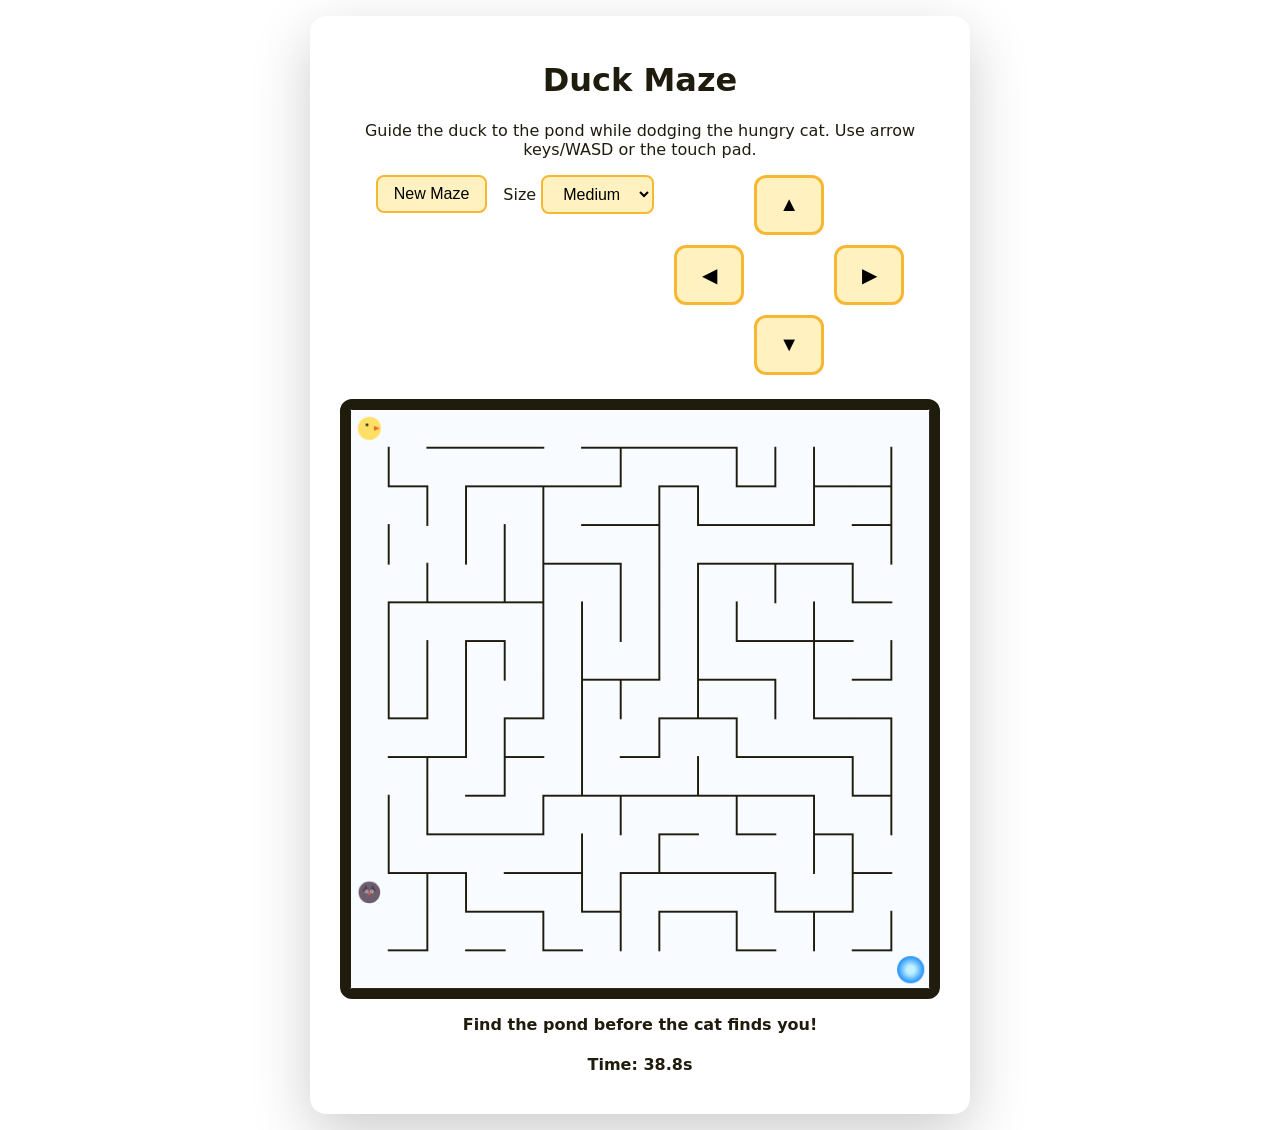
==== index.html @ 42d7e94f "new changes" ====
<!DOCTYPE html>
<html lang="en">
<head>
  <meta charset="UTF-8" />
  <meta name="viewport" content="width=device-width, initial-scale=1.0" />
  <title>Duck Maze</title>
  <link rel="stylesheet" href="main.css" />
</head>
<body>
  <main class="app">
    <header>
      <h1>Duck Maze</h1>
      <p>Guide the duck to the pond while dodging the hungry cat. Use arrow keys/WASD or the touch pad.</p>
    </header>
    <section class="controls">
      <div class="primary-controls">
        <button id="regen" type="button">New Maze</button>
        <label>
          Size
          <select id="size">
            <option value="10">Small</option>
            <option value="15" selected>Medium</option>
            <option value="20">Large</option>
          </select>
        </label>
      </div>
      <div class="touch-controls" aria-label="Touch controls" role="group">
        <button data-dir="top" aria-label="Move Up">▲</button>
        <button data-dir="left" aria-label="Move Left">◀</button>
        <button data-dir="bottom" aria-label="Move Down">▼</button>
        <button data-dir="right" aria-label="Move Right">▶</button>
      </div>
    </section>
    <canvas id="maze" width="600" height="600" aria-label="Duck Maze"></canvas>
    <p id="status" role="status" aria-live="polite"></p>
    <p id="timer" aria-live="polite">Time: 45.0s</p>
  </main>
  <script src="main.js" type="module"></script>
</body>
</html>
---- main.css ----
* {
  box-sizing: border-box;
}

body {
  margin: 0;
  padding: 16px;
  font-family: 'Segoe UI', system-ui, -apple-system, sans-serif;
  background: #ffffff;
  color: #1f1b0d;
  min-height: 100vh;
  display: flex;
  align-items: center;
  justify-content: center;
}

.app {
  width: min(90vw, 660px);
  background: #ffffff;
  border-radius: 16px;
  padding: 24px;
  box-shadow: 0 20px 60px rgba(0, 0, 0, 0.2);
}

header {
  text-align: center;
}

.controls {
  display: flex;
  gap: 20px;
  flex-wrap: wrap;
  justify-content: center;
  align-items: flex-start;
  margin: 12px 0 24px;
}

.primary-controls {
  display: flex;
  gap: 16px;
  align-items: center;
  flex-wrap: wrap;
  justify-content: center;
}

button,
select {
  font-size: 1rem;
  padding: 8px 16px;
  border-radius: 8px;
  border: 2px solid #f7b733;
  background: #fff2c0;
  cursor: pointer;
  touch-action: manipulation;
}

button:hover,
select:hover {
  background: #ffe48c;
}

#maze {
  display: block;
  margin: 0 auto;
  width: min(100%, 600px);
  height: auto;
  border: 10px solid #1f1b0d;
  border-radius: 12px;
  background: #f8fbff;
}

#status {
  text-align: center;
  min-height: 1.5rem;
  font-weight: 600;
}

#timer {
  text-align: center;
  font-weight: 600;
  margin-top: 4px;
}

.touch-controls {
  margin-top: 0;
  display: grid;
  grid-template-columns: repeat(3, 70px);
  grid-template-rows: repeat(3, 60px);
  grid-template-areas:
    '. up .'
    'left . right'
    '. down .';
  gap: 10px;
  justify-content: center;
}

.touch-controls button {
  font-size: 1.25rem;
  border-radius: 12px;
  border-width: 3px;
  touch-action: manipulation;
}

.touch-controls [data-dir="top"] {
  grid-area: up;
}

.touch-controls [data-dir="left"] {
  grid-area: left;
}

.touch-controls [data-dir="bottom"] {
  grid-area: down;
}

.touch-controls [data-dir="right"] {
  grid-area: right;
}

@media (max-width: 640px) {
  .touch-controls {
    grid-template-columns: repeat(3, minmax(60px, 24vw));
    grid-template-rows: repeat(3, minmax(50px, 18vw));
  }
}
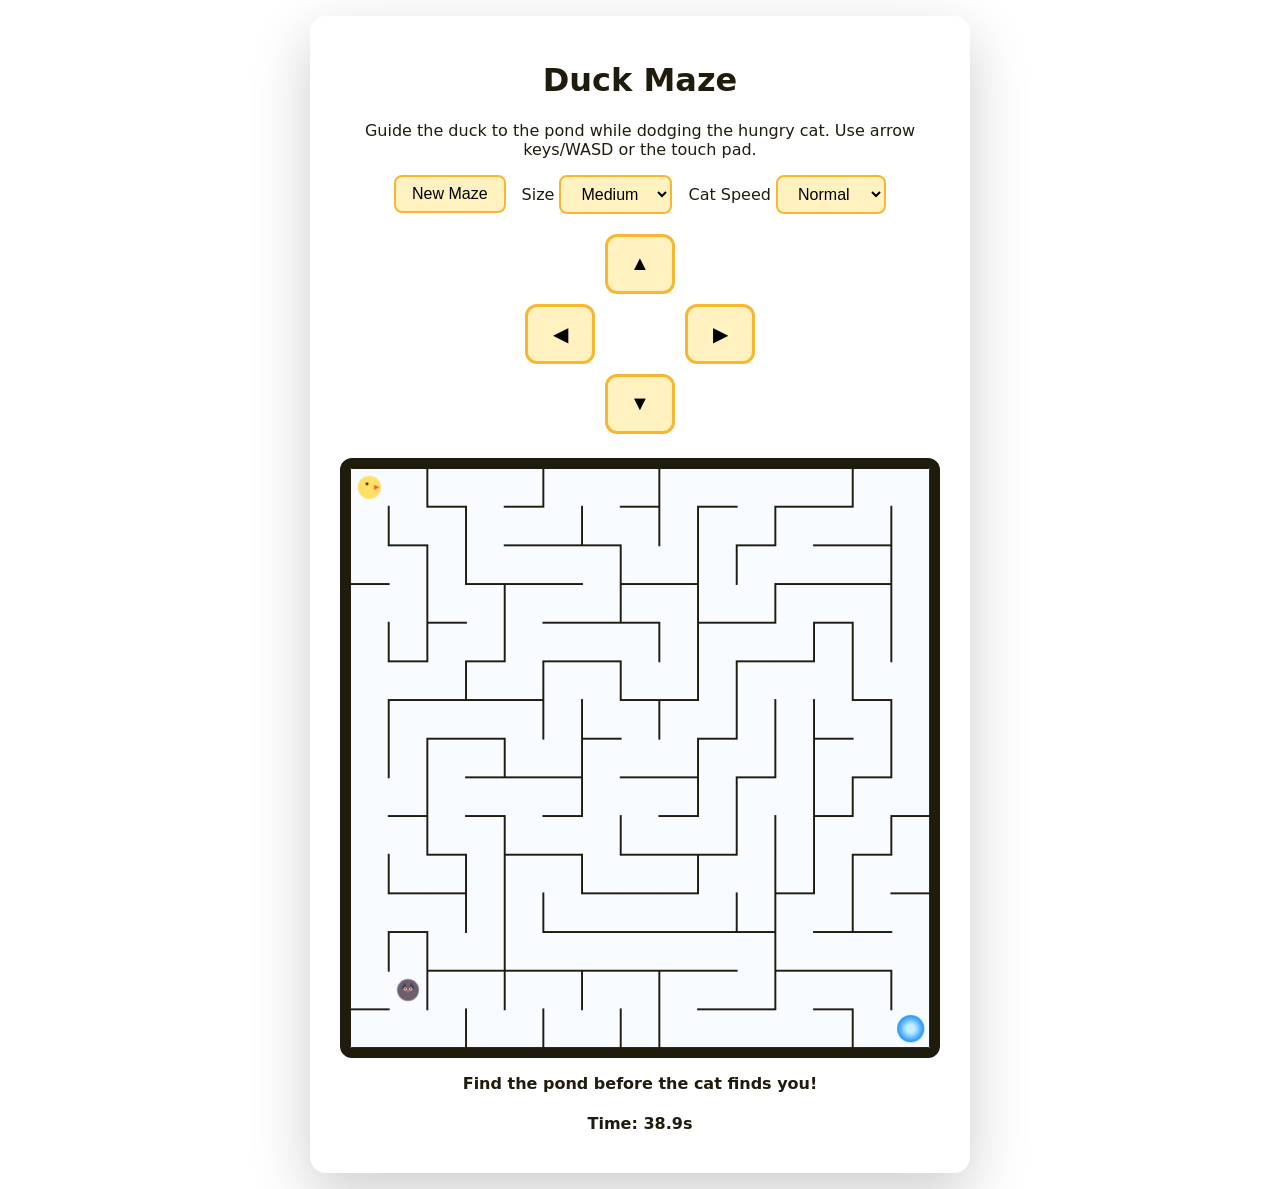
==== commit 5bd238cb: "new changes" ====
--- a/index.html
+++ b/index.html
@@ -23,6 +23,14 @@
             <option value="20">Large</option>
           </select>
         </label>
+        <label>
+          Cat Speed
+          <select id="speed">
+            <option value="chill">Chill</option>
+            <option value="normal" selected>Normal</option>
+            <option value="furious">Furious</option>
+          </select>
+        </label>
       </div>
       <div class="touch-controls" aria-label="Touch controls" role="group">
         <button data-dir="top" aria-label="Move Up">▲</button>
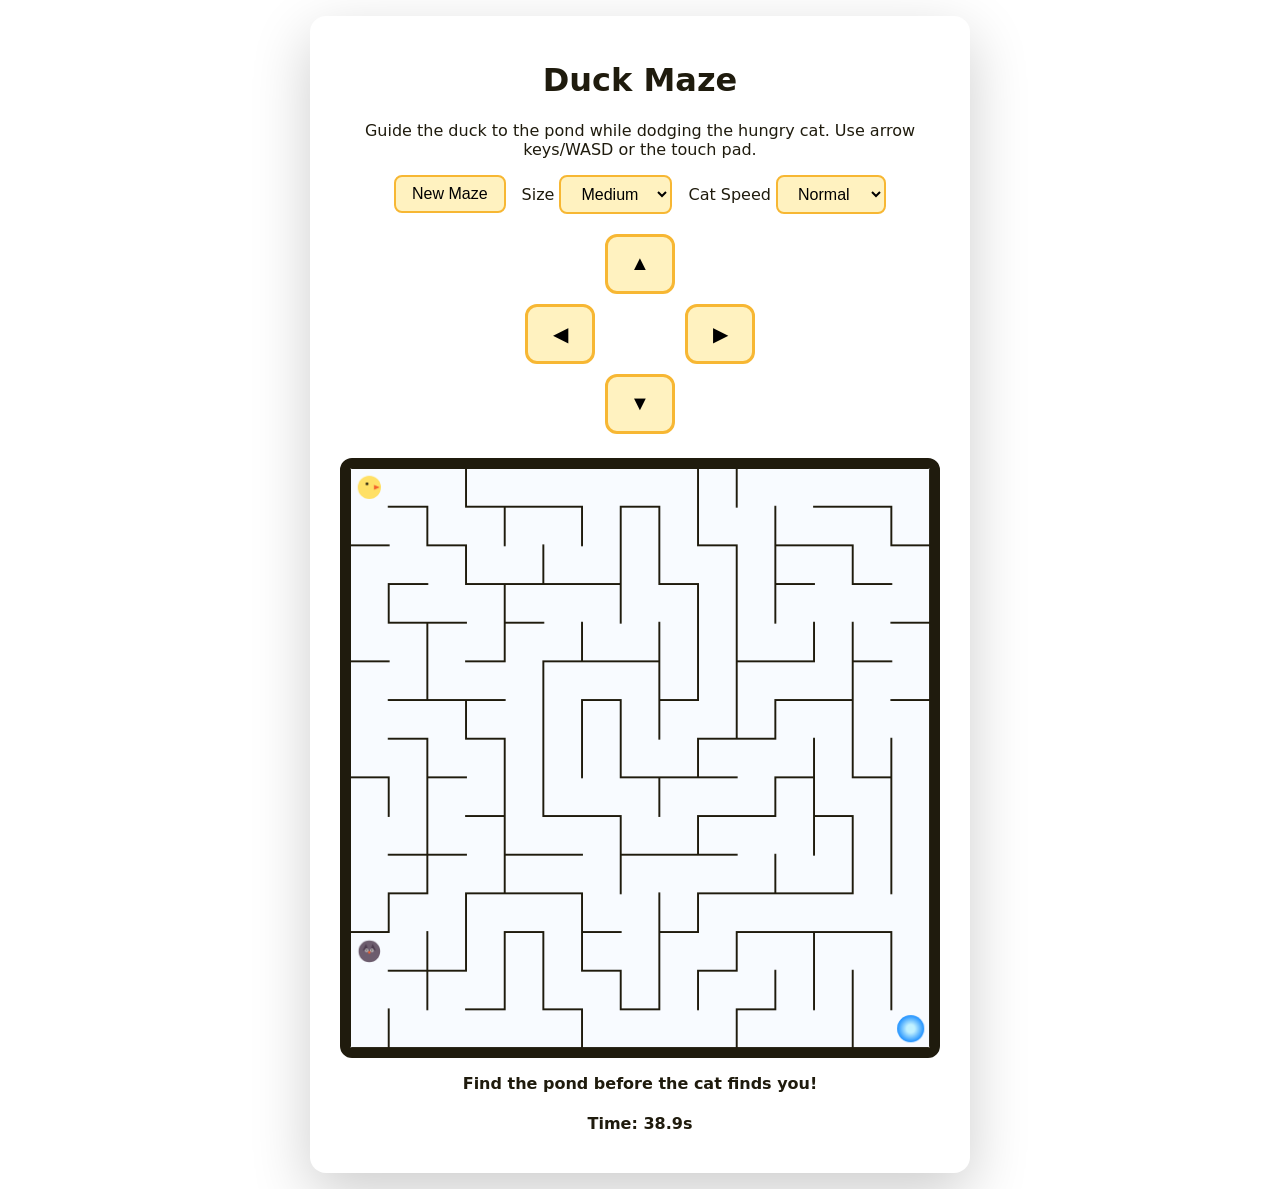
==== commit ba331b77: "bust cache for" ====
--- a/index.html
+++ b/index.html
@@ -4,7 +4,7 @@
   <meta charset="UTF-8" />
   <meta name="viewport" content="width=device-width, initial-scale=1.0" />
   <title>Duck Maze</title>
-  <link rel="stylesheet" href="main.css" />
+  <link rel="stylesheet" href="main.css?v=2" />
 </head>
 <body>
   <main class="app">
@@ -43,6 +43,6 @@
     <p id="status" role="status" aria-live="polite"></p>
     <p id="timer" aria-live="polite">Time: 45.0s</p>
   </main>
-  <script src="main.js" type="module"></script>
+  <script src="main.js?v=2" type="module"></script>
 </body>
 </html>
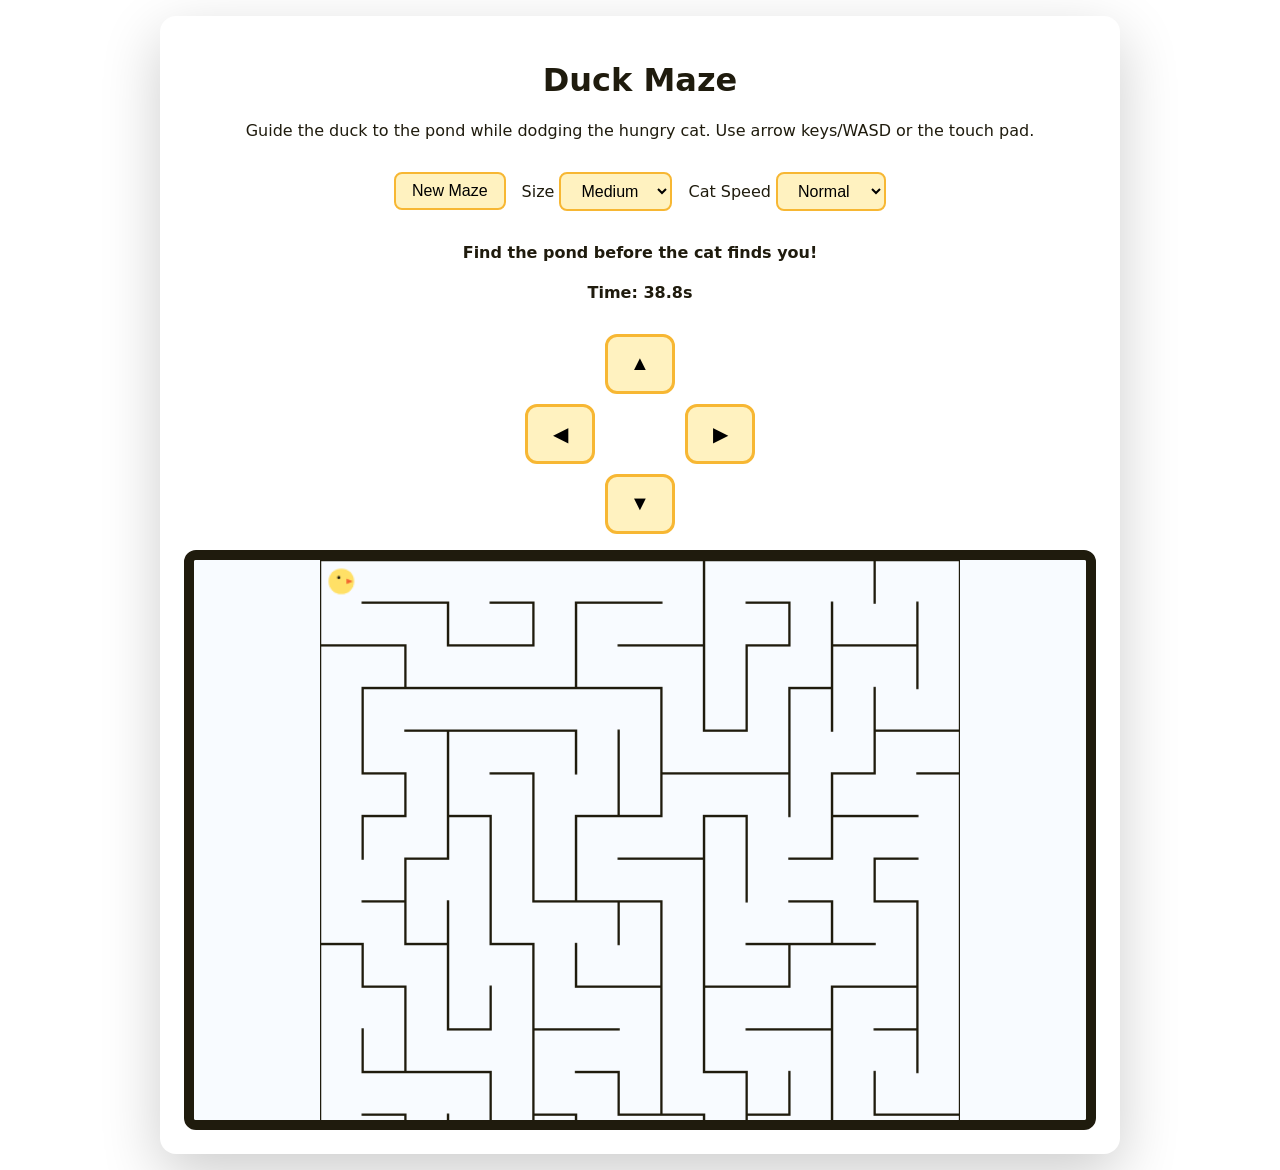
==== commit 2c6af20d: "scroll" ====
--- a/index.html
+++ b/index.html
@@ -12,36 +12,40 @@
       <h1>Duck Maze</h1>
       <p>Guide the duck to the pond while dodging the hungry cat. Use arrow keys/WASD or the touch pad.</p>
     </header>
-    <section class="controls">
-      <div class="primary-controls">
-        <button id="regen" type="button">New Maze</button>
-        <label>
-          Size
-          <select id="size">
-            <option value="10">Small</option>
-            <option value="15" selected>Medium</option>
-            <option value="20">Large</option>
-          </select>
-        </label>
-        <label>
-          Cat Speed
-          <select id="speed">
-            <option value="chill">Chill</option>
-            <option value="normal" selected>Normal</option>
-            <option value="furious">Furious</option>
-          </select>
-        </label>
-      </div>
-      <div class="touch-controls" aria-label="Touch controls" role="group">
-        <button data-dir="top" aria-label="Move Up">▲</button>
-        <button data-dir="left" aria-label="Move Left">◀</button>
-        <button data-dir="bottom" aria-label="Move Down">▼</button>
-        <button data-dir="right" aria-label="Move Right">▶</button>
+    <section class="controls-bar">
+      <button id="regen" type="button">New Maze</button>
+      <label>
+        Size
+        <select id="size">
+          <option value="10">Small</option>
+          <option value="15" selected>Medium</option>
+          <option value="20">Large</option>
+        </select>
+      </label>
+      <label>
+        Cat Speed
+        <select id="speed">
+          <option value="chill">Chill</option>
+          <option value="normal" selected>Normal</option>
+          <option value="furious">Furious</option>
+        </select>
+      </label>
+    </section>
+    <section class="status-block">
+      <p id="status" role="status" aria-live="polite"></p>
+      <p id="timer" aria-live="polite">Time: 45.0s</p>
+    </section>
+    <div class="touch-controls" aria-label="Touch controls" role="group">
+      <button data-dir="top" aria-label="Move Up">▲</button>
+      <button data-dir="left" aria-label="Move Left">◀</button>
+      <button data-dir="bottom" aria-label="Move Down">▼</button>
+      <button data-dir="right" aria-label="Move Right">▶</button>
+    </div>
+    <section class="maze-area" aria-label="Maze viewport">
+      <div class="maze-scroll">
+        <canvas id="maze" width="600" height="600" aria-label="Duck Maze"></canvas>
       </div>
     </section>
-    <canvas id="maze" width="600" height="600" aria-label="Duck Maze"></canvas>
-    <p id="status" role="status" aria-live="polite"></p>
-    <p id="timer" aria-live="polite">Time: 45.0s</p>
   </main>
   <script src="main.js?v=2" type="module"></script>
 </body>
--- a/main.css
+++ b/main.css
@@ -15,32 +15,26 @@
 }
 
 .app {
-  width: min(90vw, 660px);
+  width: min(95vw, 960px);
   background: #ffffff;
   border-radius: 16px;
   padding: 24px;
   box-shadow: 0 20px 60px rgba(0, 0, 0, 0.2);
+  display: flex;
+  flex-direction: column;
+  gap: 16px;
 }
 
 header {
   text-align: center;
 }
 
-.controls {
+.controls-bar {
   display: flex;
-  gap: 20px;
   flex-wrap: wrap;
+  gap: 16px;
   justify-content: center;
-  align-items: flex-start;
-  margin: 12px 0 24px;
-}
-
-.primary-controls {
-  display: flex;
-  gap: 16px;
   align-items: center;
-  flex-wrap: wrap;
-  justify-content: center;
 }
 
 button,
@@ -59,30 +53,43 @@
   background: #ffe48c;
 }
 
-#maze {
-  display: block;
-  margin: 0 auto;
-  width: min(100%, 600px);
-  height: auto;
-  border: 10px solid #1f1b0d;
-  border-radius: 12px;
-  background: #f8fbff;
+.status-block {
+  text-align: center;
 }
 
 #status {
-  text-align: center;
   min-height: 1.5rem;
   font-weight: 600;
 }
 
 #timer {
-  text-align: center;
   font-weight: 600;
   margin-top: 4px;
 }
 
+.maze-area {
+  width: 100%;
+}
+
+.maze-scroll {
+  background: #f8fbff;
+  border: 10px solid #1f1b0d;
+  border-radius: 12px;
+  width: 100%;
+  max-height: calc(100vh - 320px);
+  overflow: auto;
+}
+
+#maze {
+  display: block;
+  margin: 0 auto;
+  width: min(100%, 640px);
+  height: auto;
+  background: transparent;
+}
+
 .touch-controls {
-  margin-top: 0;
+  margin: 0 auto;
   display: grid;
   grid-template-columns: repeat(3, 70px);
   grid-template-rows: repeat(3, 60px);
@@ -118,6 +125,14 @@
 }
 
 @media (max-width: 640px) {
+  body {
+    padding: 12px;
+  }
+
+  .maze-scroll {
+    max-height: none;
+  }
+
   .touch-controls {
     grid-template-columns: repeat(3, minmax(60px, 24vw));
     grid-template-rows: repeat(3, minmax(50px, 18vw));
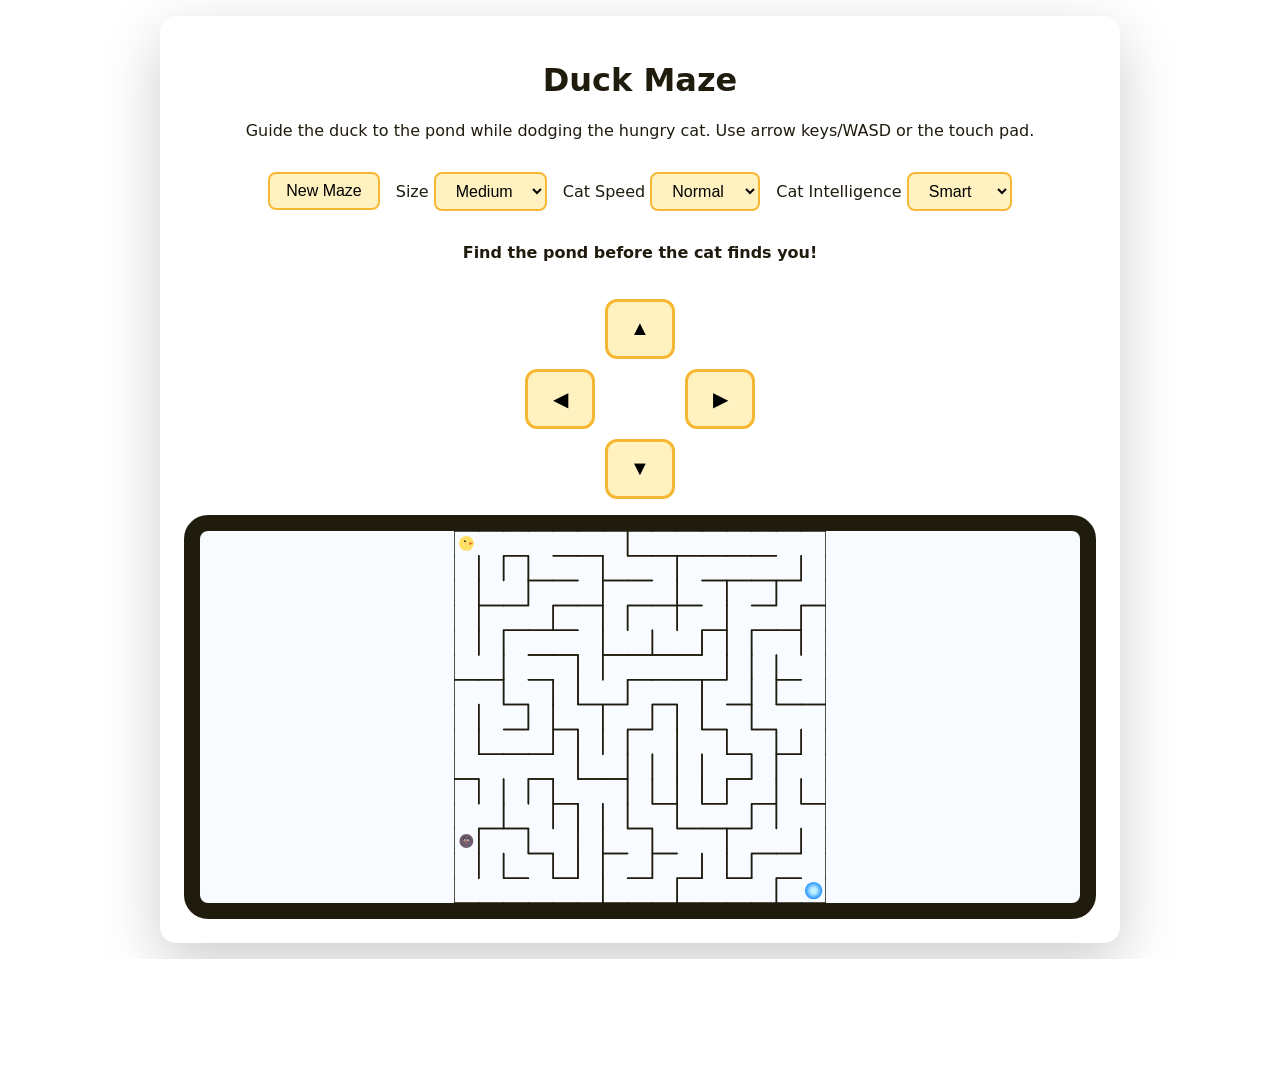
==== commit 8c80f9f6: "add intelligence" ====
--- a/index.html
+++ b/index.html
@@ -30,10 +30,17 @@
           <option value="furious">Furious</option>
         </select>
       </label>
+      <label>
+        Cat Intelligence
+        <select id="intelligence">
+          <option value="simple">Playful</option>
+          <option value="smart" selected>Smart</option>
+          <option value="hunter">Hunter</option>
+        </select>
+      </label>
     </section>
     <section class="status-block">
       <p id="status" role="status" aria-live="polite"></p>
-      <p id="timer" aria-live="polite">Time: 45.0s</p>
     </section>
     <div class="touch-controls" aria-label="Touch controls" role="group">
       <button data-dir="top" aria-label="Move Up">▲</button>
--- a/main.css
+++ b/main.css
@@ -62,28 +62,23 @@
   font-weight: 600;
 }
 
-#timer {
-  font-weight: 600;
-  margin-top: 4px;
-}
-
 .maze-area {
   width: 100%;
 }
 
 .maze-scroll {
   background: #f8fbff;
-  border: 10px solid #1f1b0d;
-  border-radius: 12px;
+  border: 16px solid #1f1b0d;
+  border-radius: 24px;
   width: 100%;
-  max-height: calc(100vh - 320px);
+  max-height: calc(100vh - 240px);
   overflow: auto;
 }
 
 #maze {
   display: block;
   margin: 0 auto;
-  width: min(100%, 640px);
+  width: min(100%, 900px);
   height: auto;
   background: transparent;
 }
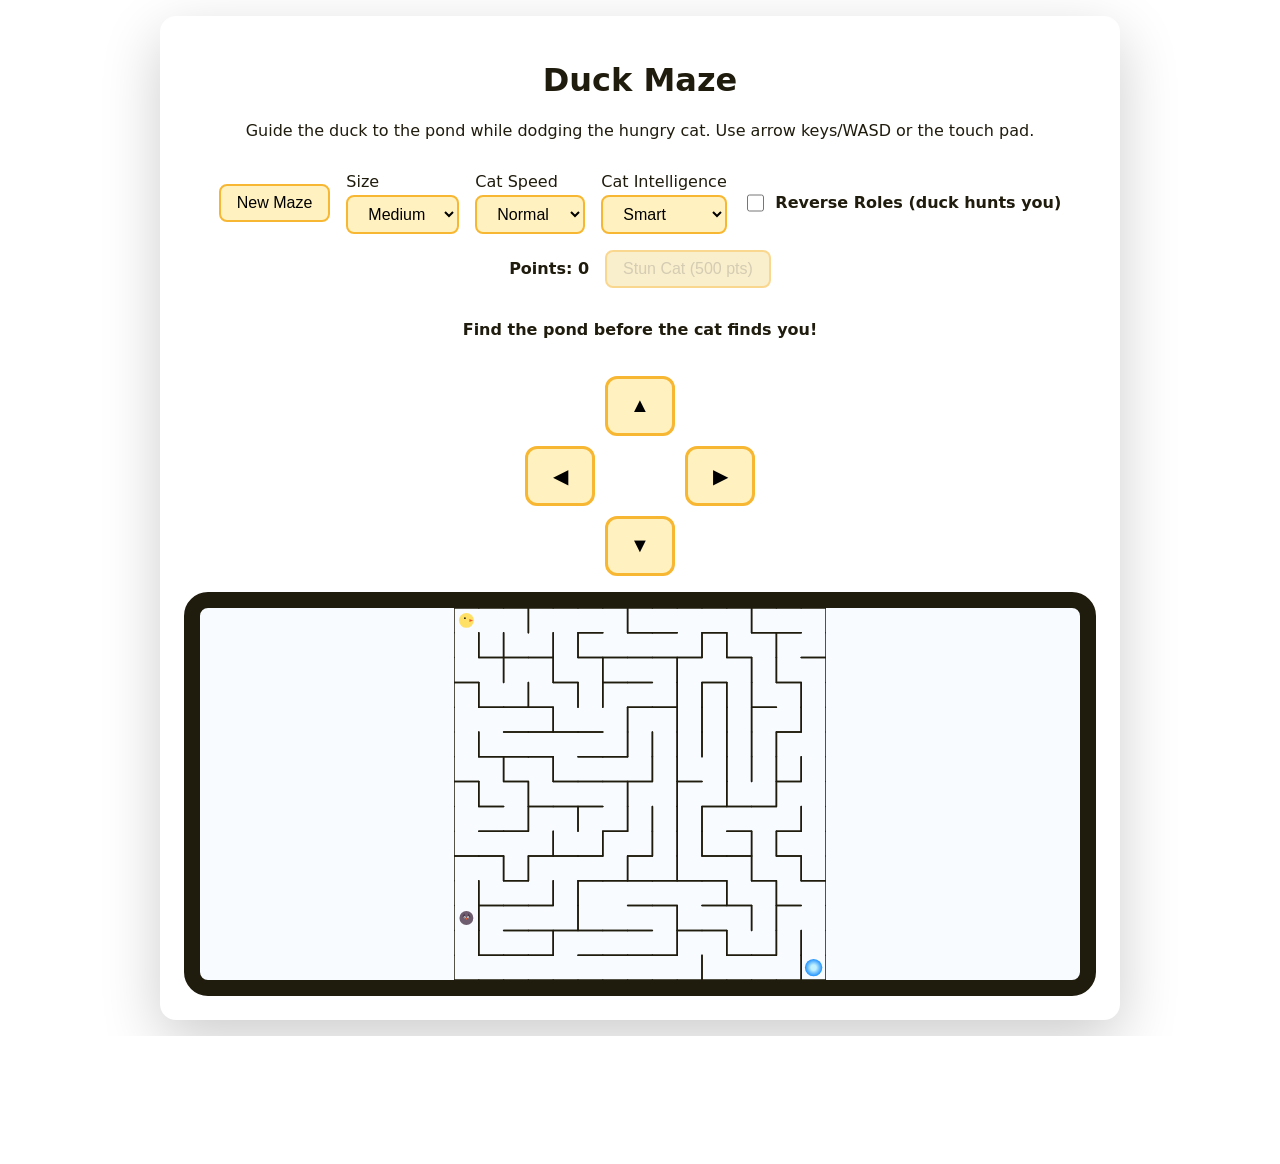
==== commit f3310cbb: "Add points system and role-reversal mode" ====
--- a/index.html
+++ b/index.html
@@ -23,7 +23,7 @@
         </select>
       </label>
       <label>
-        Cat Speed
+        <span id="speedLabel">Cat Speed</span>
         <select id="speed">
           <option value="chill">Chill</option>
           <option value="normal" selected>Normal</option>
@@ -31,13 +31,21 @@
         </select>
       </label>
       <label>
-        Cat Intelligence
+        <span id="intelligenceLabel">Cat Intelligence</span>
         <select id="intelligence">
           <option value="simple">Playful</option>
           <option value="smart" selected>Smart</option>
           <option value="hunter">Hunter</option>
         </select>
       </label>
+      <label class="reverse-toggle">
+        <input id="reverseRoles" type="checkbox" />
+        Reverse Roles (duck hunts you)
+      </label>
+    </section>
+    <section class="points-bar">
+      <p class="points-display">Points: <span id="points">0</span></p>
+      <button id="stun" type="button">Stun Cat (500 pts)</button>
     </section>
     <section class="status-block">
       <p id="status" role="status" aria-live="polite"></p>
--- a/main.css
+++ b/main.css
@@ -37,6 +37,38 @@
   align-items: center;
 }
 
+.controls-bar label {
+  display: flex;
+  flex-direction: column;
+  gap: 4px;
+  text-align: left;
+}
+
+.controls-bar label.reverse-toggle {
+  flex-direction: row;
+  align-items: center;
+  font-weight: 600;
+  gap: 8px;
+}
+
+.controls-bar label.reverse-toggle input {
+  width: 1.1rem;
+  height: 1.1rem;
+}
+
+.points-bar {
+  display: flex;
+  flex-wrap: wrap;
+  justify-content: center;
+  align-items: center;
+  gap: 16px;
+  font-weight: 600;
+}
+
+.points-display {
+  margin: 0;
+}
+
 button,
 select {
   font-size: 1rem;
@@ -51,6 +83,12 @@
 button:hover,
 select:hover {
   background: #ffe48c;
+}
+
+button:disabled {
+  opacity: 0.55;
+  cursor: not-allowed;
+  background: #f7e3a3;
 }
 
 .status-block {
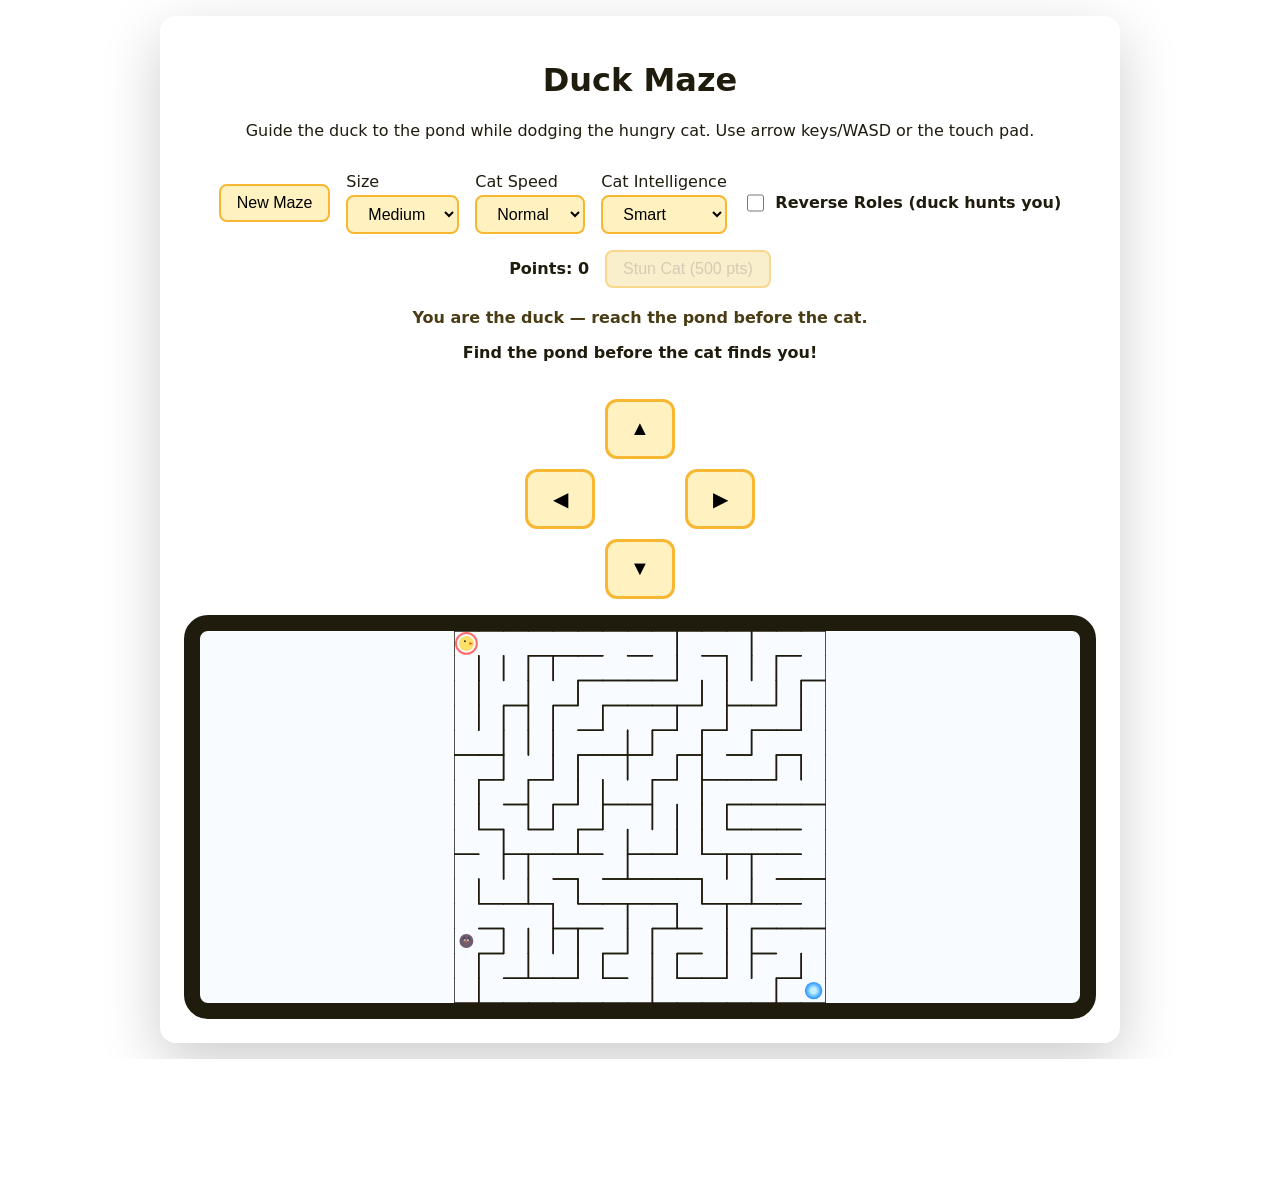
==== commit 1cea4f6d: "Clarify reverse role duck hunt mode" ====
--- a/index.html
+++ b/index.html
@@ -48,6 +48,7 @@
       <button id="stun" type="button">Stun Cat (500 pts)</button>
     </section>
     <section class="status-block">
+      <p id="roleHint" class="role-hint" aria-live="polite"></p>
       <p id="status" role="status" aria-live="polite"></p>
     </section>
     <div class="touch-controls" aria-label="Touch controls" role="group">
--- a/main.css
+++ b/main.css
@@ -95,6 +95,12 @@
   text-align: center;
 }
 
+.role-hint {
+  margin: 4px 0;
+  font-weight: 600;
+  color: #4a3c15;
+}
+
 #status {
   min-height: 1.5rem;
   font-weight: 600;
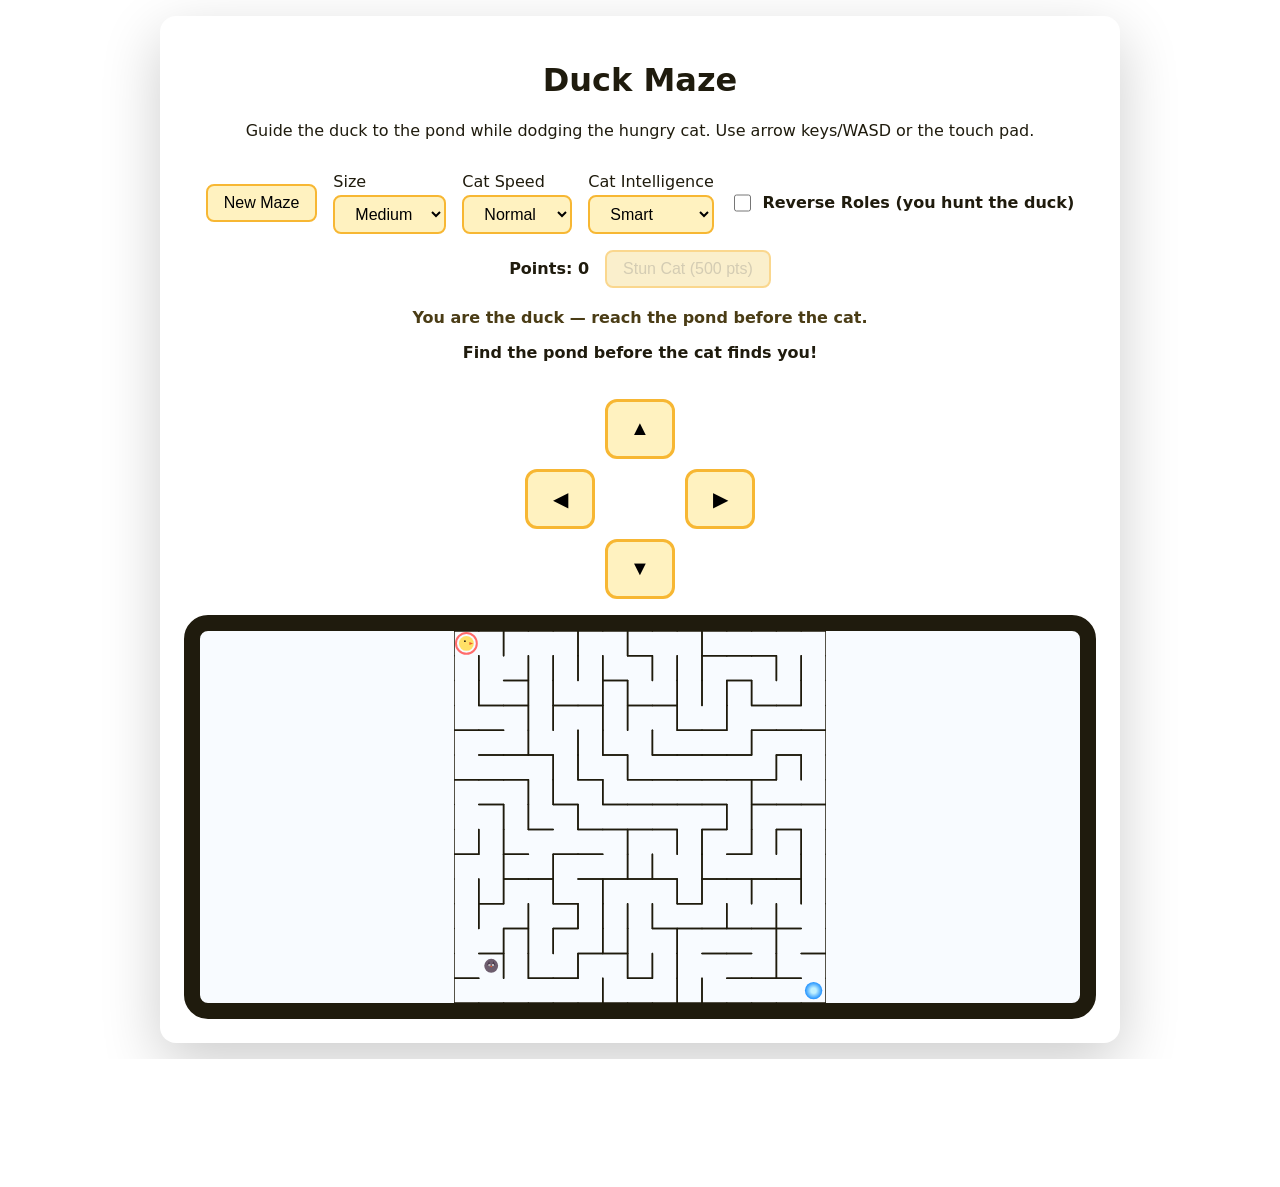
==== commit c2f35514: "Clarify reverse role label" ====
--- a/index.html
+++ b/index.html
@@ -40,7 +40,7 @@
       </label>
       <label class="reverse-toggle">
         <input id="reverseRoles" type="checkbox" />
-        Reverse Roles (duck hunts you)
+        Reverse Roles (you hunt the duck)
       </label>
     </section>
     <section class="points-bar">
